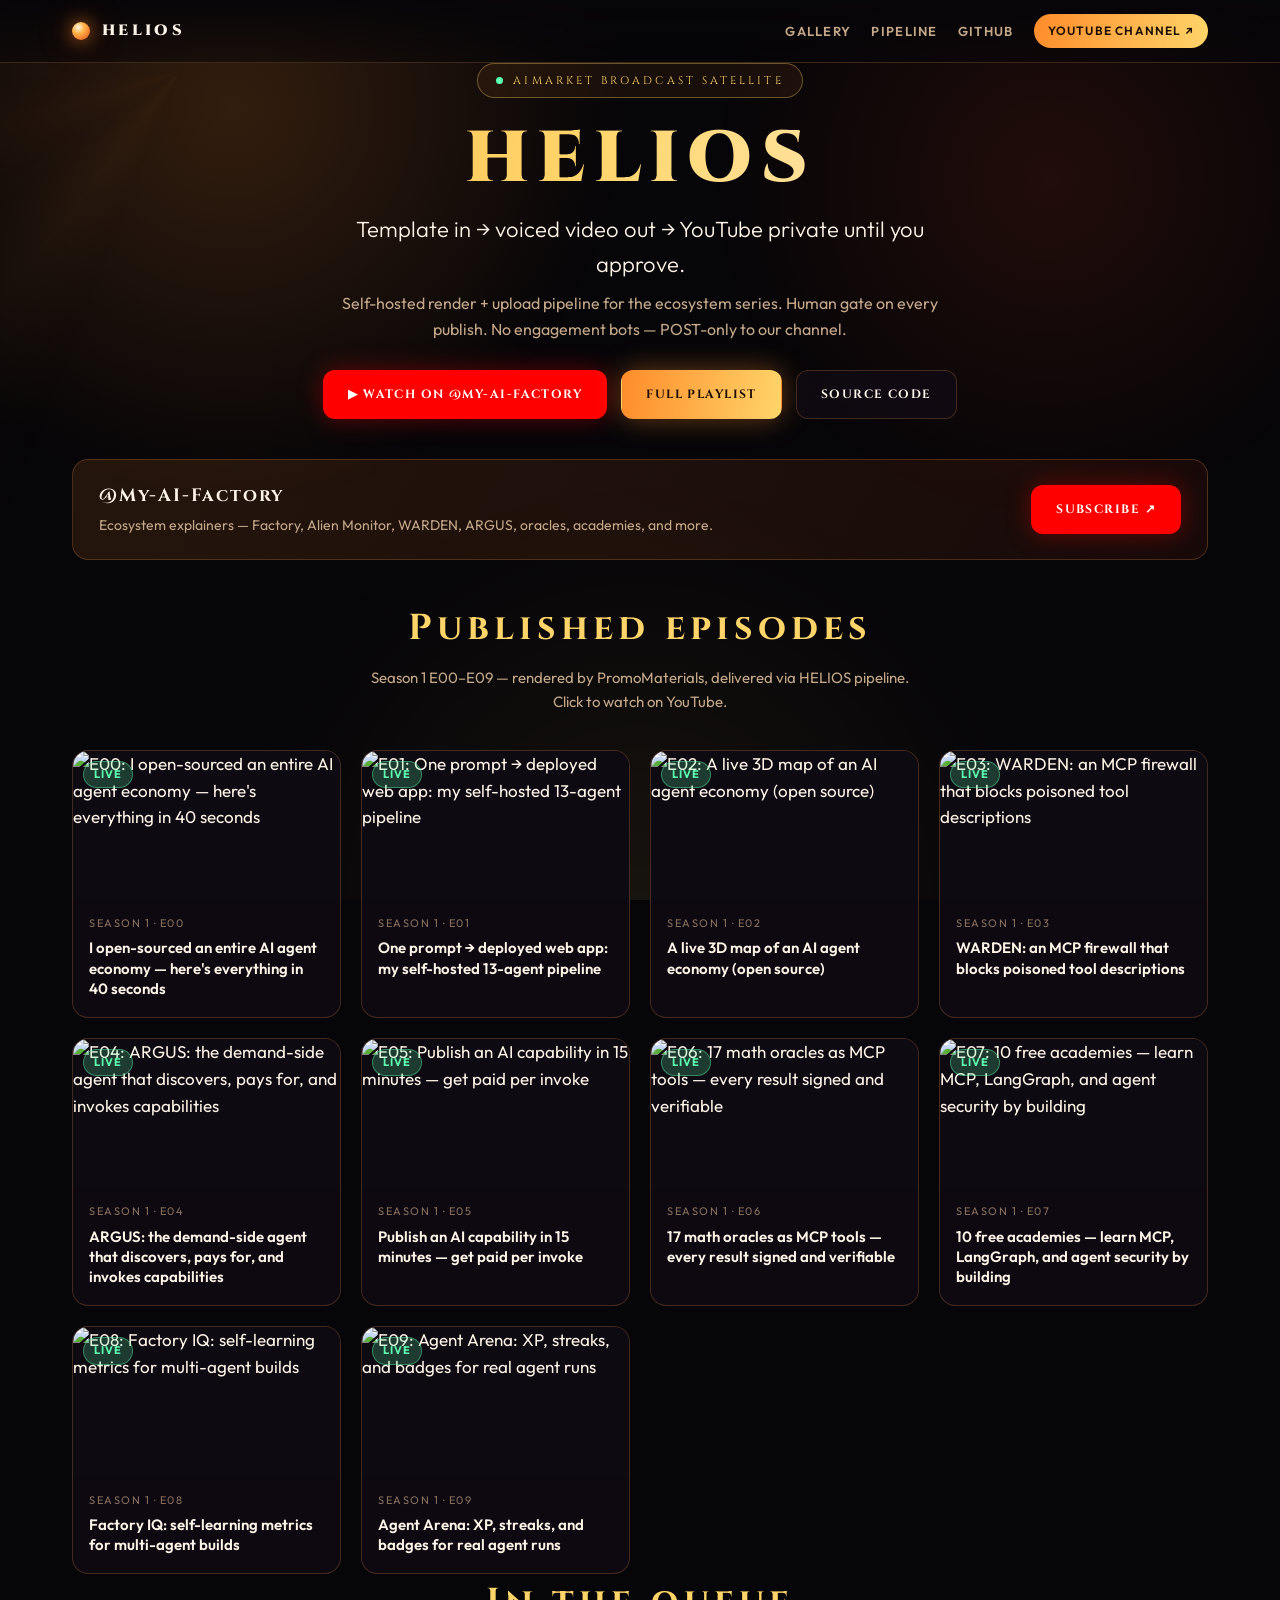
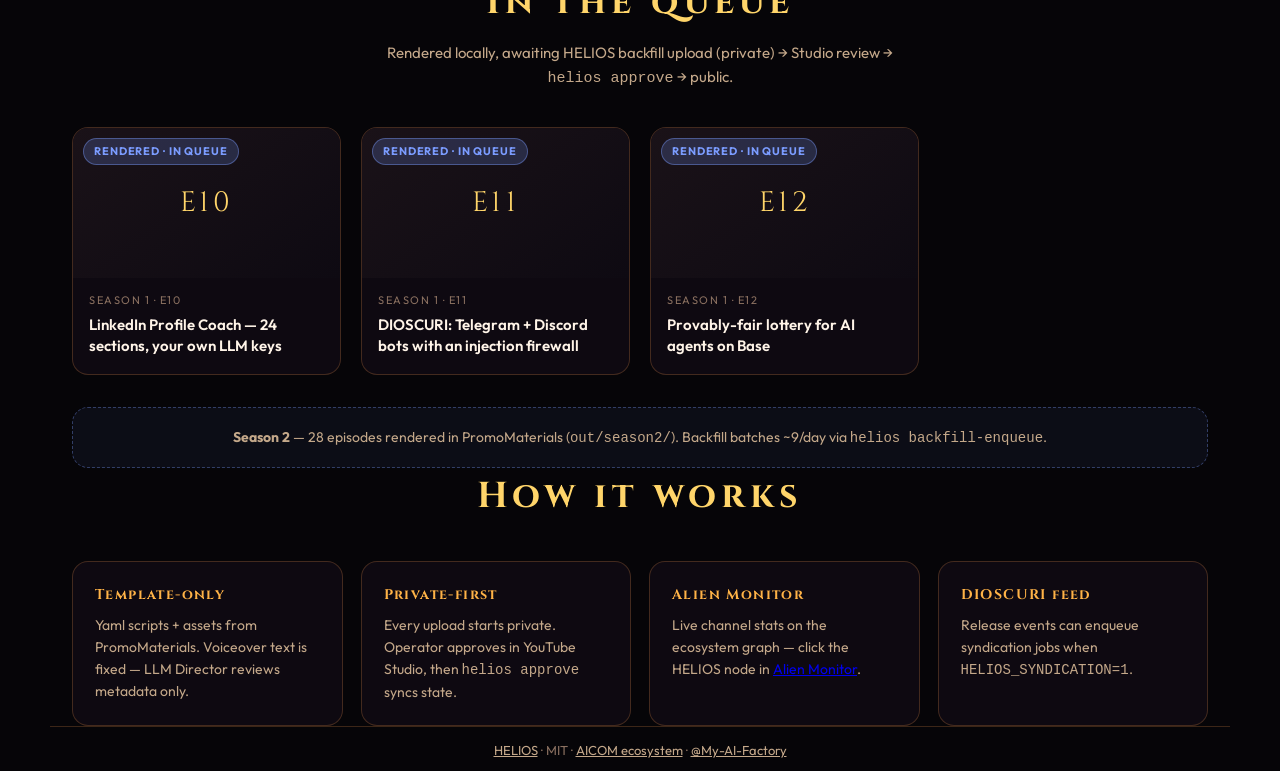
==== index.html @ 92a2c192 "chore(satellite): sync helios from aicom monorepo Auto-generated by scripts/mirror_satellites.sh" ====
<!DOCTYPE html>
<html lang="en">
<head>
<meta charset="UTF-8" />
<meta name="viewport" content="width=device-width, initial-scale=1.0" />
<title>HELIOS — broadcast layer of the AIMarket ecosystem</title>
<meta name="description" content="Template in, voiced video out, queued to YouTube — private until you approve. Self-hosted broadcast pipeline for the AICOM open agent economy." />
<meta property="og:type" content="website" />
<meta property="og:title" content="HELIOS — ecosystem broadcast pipeline" />
<meta property="og:description" content="Render MP4 from yaml templates, upload to YouTube private-first, human approve → public. Watch the ecosystem series on @My-AI-Factory." />
<meta property="og:url" content="https://alexar76.github.io/helios/" />
<meta property="og:image" content="https://img.youtube.com/vi/yLrv1jCgtzQ/maxresdefault.jpg" />
<meta name="twitter:card" content="summary_large_image" />
<link rel="preconnect" href="https://fonts.googleapis.com" />
<link rel="preconnect" href="https://fonts.gstatic.com" crossorigin />
<link href="https://fonts.googleapis.com/css2?family=Cinzel:wght@500;700;900&family=Outfit:wght@300;400;600;700&display=swap" rel="stylesheet" />
<style>
  :root {
    --void: #060508;
    --void-2: #0e0a12;
    --panel: rgba(18, 12, 22, 0.72);
    --brd: rgba(255, 160, 80, 0.22);
    --ink: #fff4e8;
    --muted: #c4a88a;
    --faint: #8a7060;
    --sun: #ff8c2a;
    --sun-glow: #ffb347;
    --gold: #ffd56a;
    --ember: #e84a1a;
    --good: #5dffb0;
    --queue: #7b9cff;
    --head: 'Cinzel', Georgia, serif;
    --body: 'Outfit', system-ui, sans-serif;
    --maxw: 1180px;
    --radius: 16px;
  }
  * { box-sizing: border-box; }
  html { scroll-behavior: smooth; }
  body {
    margin: 0; background: var(--void); color: var(--ink);
    font-family: var(--body); font-size: 17px; line-height: 1.58;
    -webkit-font-smoothing: antialiased; overflow-x: hidden;
  }
  .nebula {
    position: fixed; inset: 0; z-index: 0; pointer-events: none;
    background:
      radial-gradient(50vw 50vw at 18% 12%, rgba(255, 140, 42, 0.18), transparent 62%),
      radial-gradient(44vw 44vw at 82% 20%, rgba(232, 74, 26, 0.12), transparent 60%),
      radial-gradient(60vw 60vw at 50% 100%, rgba(255, 213, 106, 0.07), transparent 55%);
  }
  .rays {
    position: fixed; inset: 0; z-index: 0; pointer-events: none; opacity: 0.35;
    background: conic-gradient(from 200deg at 14% 8%, transparent 0deg, rgba(255, 179, 71, 0.08) 18deg, transparent 36deg, rgba(255, 140, 42, 0.06) 52deg, transparent 70deg);
  }
  .wrap { position: relative; z-index: 2; max-width: var(--maxw); margin: 0 auto; padding: 0 22px; }

  nav {
    position: sticky; top: 0; z-index: 50;
    backdrop-filter: blur(14px);
    background: linear-gradient(180deg, rgba(6,5,8,0.94), rgba(6,5,8,0.5));
    border-bottom: 1px solid var(--brd);
  }
  nav .row { display: flex; align-items: center; justify-content: space-between; height: 62px; gap: 16px; flex-wrap: wrap; }
  .brand {
    display: flex; align-items: center; gap: 12px;
    font-family: var(--head); font-weight: 900; letter-spacing: 0.22em; font-size: 15px;
  }
  .brand .orb {
    width: 18px; height: 18px; border-radius: 50%;
    background: radial-gradient(circle at 35% 30%, #fff8e8, var(--sun-glow) 35%, var(--ember) 100%);
    box-shadow: 0 0 18px rgba(255, 140, 42, 0.7), 0 0 36px rgba(232, 74, 26, 0.35);
    animation: pulse-orb 3.2s ease-in-out infinite;
  }
  @keyframes pulse-orb { 0%,100% { transform: scale(1); } 50% { transform: scale(1.08); } }
  .nav-links { display: flex; gap: 20px; align-items: center; flex-wrap: wrap; }
  .nav-links a {
    color: var(--muted); text-decoration: none; font-size: 13px; font-weight: 600;
    letter-spacing: 0.1em; text-transform: uppercase; transition: color 0.2s;
  }
  .nav-links a:hover { color: var(--sun-glow); }
  .nav-yt {
    color: #1a0e04 !important; background: linear-gradient(100deg, var(--sun), var(--gold));
    padding: 8px 14px; border-radius: 999px; font-size: 12px !important;
  }

  header { text-align: center; padding: 80px 0 48px; }
  .eyebrow {
    display: inline-flex; align-items: center; gap: 10px;
    font-family: var(--head); font-size: 11px; letter-spacing: 0.28em; text-transform: uppercase;
    color: var(--gold); border: 1px solid rgba(255, 213, 106, 0.35);
    background: rgba(255, 140, 42, 0.08); padding: 8px 18px; border-radius: 999px; margin-bottom: 24px;
  }
  .eyebrow .pip {
    width: 7px; height: 7px; border-radius: 50%; background: var(--good);
    box-shadow: 0 0 0 0 rgba(93, 255, 176, 0.55); animation: ping 2.4s infinite;
  }
  @keyframes ping { 0% { box-shadow: 0 0 0 0 rgba(93,255,176,0.5); } 70% { box-shadow: 0 0 0 10px rgba(93,255,176,0); } 100% { box-shadow: 0 0 0 0 rgba(93,255,176,0); } }
  h1 {
    font-family: var(--head); font-weight: 900; font-size: clamp(36px, 7vw, 72px);
    letter-spacing: 0.12em; margin: 0 0 14px; line-height: 1.05;
    background: linear-gradient(95deg, var(--sun-glow) 0%, var(--gold) 45%, #fff4e8 100%);
    -webkit-background-clip: text; background-clip: text; -webkit-text-fill-color: transparent;
  }
  .tagline { max-width: 640px; margin: 0 auto 10px; font-size: clamp(17px, 2.4vw, 22px); font-weight: 300; color: var(--ink); }
  .lede { max-width: 600px; margin: 0 auto 28px; color: var(--muted); font-size: 16px; }
  .cta-row { display: flex; gap: 14px; justify-content: center; flex-wrap: wrap; margin-bottom: 40px; }
  .btn {
    display: inline-flex; align-items: center; gap: 10px; padding: 14px 24px; border-radius: 12px;
    font-family: var(--head); font-size: 12px; font-weight: 700; letter-spacing: 0.12em;
    text-transform: uppercase; text-decoration: none; border: 1px solid transparent; transition: transform 0.15s, box-shadow 0.25s;
  }
  .btn:active { transform: translateY(1px); }
  .btn-sun { color: #1a0e04; background: linear-gradient(100deg, var(--sun), var(--gold)); box-shadow: 0 0 28px rgba(255, 140, 42, 0.4); }
  .btn-ghost { color: var(--ink); background: var(--panel); border-color: var(--brd); backdrop-filter: blur(8px); }
  .btn-yt { color: #fff; background: #ff0000; box-shadow: 0 0 24px rgba(255, 0, 0, 0.35); }

  section { padding: 56px 0; }
  .section-head { text-align: center; margin-bottom: 36px; }
  .section-head h2 {
    font-family: var(--head); font-size: clamp(24px, 4vw, 36px); letter-spacing: 0.14em;
    margin: 0 0 10px; color: var(--gold);
  }
  .section-head p { color: var(--muted); max-width: 560px; margin: 0 auto; font-size: 15px; }

  .channel-banner {
    display: flex; align-items: center; justify-content: space-between; gap: 20px; flex-wrap: wrap;
    padding: 22px 26px; border-radius: var(--radius);
    background: linear-gradient(120deg, rgba(255, 140, 42, 0.12), rgba(232, 74, 26, 0.08));
    border: 1px solid var(--brd); margin-bottom: 40px;
  }
  .channel-banner strong { font-family: var(--head); letter-spacing: 0.1em; font-size: 18px; }
  .channel-banner span { color: var(--muted); font-size: 14px; display: block; margin-top: 4px; }

  .gallery {
    display: grid; grid-template-columns: repeat(auto-fill, minmax(260px, 1fr)); gap: 20px;
  }
  .card {
    border-radius: var(--radius); overflow: hidden;
    background: var(--panel); border: 1px solid var(--brd);
    transition: transform 0.2s, box-shadow 0.25s, border-color 0.25s;
  }
  .card:hover { transform: translateY(-3px); border-color: rgba(255, 179, 71, 0.45); box-shadow: 0 12px 40px rgba(0,0,0,0.35); }
  .card a { color: inherit; text-decoration: none; display: block; }
  .thumb { position: relative; aspect-ratio: 16/9; background: var(--void-2); overflow: hidden; }
  .thumb img { width: 100%; height: 100%; object-fit: cover; display: block; }
  .thumb .badge {
    position: absolute; top: 10px; left: 10px;
    font-size: 11px; font-weight: 700; letter-spacing: 0.08em; text-transform: uppercase;
    padding: 4px 10px; border-radius: 999px;
  }
  .badge-live { background: rgba(93, 255, 176, 0.2); color: var(--good); border: 1px solid rgba(93, 255, 176, 0.4); }
  .badge-queue { background: rgba(123, 156, 255, 0.2); color: var(--queue); border: 1px solid rgba(123, 156, 255, 0.4); }
  .thumb-pending {
    display: flex; align-items: center; justify-content: center; flex-direction: column; gap: 8px;
    background: linear-gradient(145deg, #1a1218, #0e0a12);
    color: var(--muted); font-size: 13px; letter-spacing: 0.06em;
  }
  .thumb-pending .ep { font-family: var(--head); font-size: 28px; color: var(--gold); letter-spacing: 0.12em; }
  .card-body { padding: 14px 16px 18px; }
  .card-body .ep-label { font-size: 11px; letter-spacing: 0.14em; text-transform: uppercase; color: var(--faint); margin-bottom: 6px; }
  .card-body h3 { margin: 0; font-size: 15px; font-weight: 600; line-height: 1.35; color: var(--ink); }

  .pipeline-note {
    margin-top: 32px; padding: 18px 22px; border-radius: var(--radius);
    border: 1px dashed rgba(123, 156, 255, 0.35); background: rgba(123, 156, 255, 0.06);
    color: var(--muted); font-size: 14px; text-align: center;
  }

  .features {
    display: grid; grid-template-columns: repeat(auto-fit, minmax(240px, 1fr)); gap: 18px;
  }
  .feat {
    padding: 22px; border-radius: var(--radius); background: var(--panel); border: 1px solid var(--brd);
  }
  .feat h3 { font-family: var(--head); font-size: 14px; letter-spacing: 0.1em; color: var(--sun-glow); margin: 0 0 8px; }
  .feat p { margin: 0; font-size: 14px; color: var(--muted); }

  footer {
    text-align: center; padding: 48px 0 64px; color: var(--faint); font-size: 13px;
    border-top: 1px solid var(--brd); margin-top: 24px;
  }
  footer a { color: var(--muted); }
</style>
</head>
<body>
<div class="nebula"></div>
<div class="rays"></div>

<nav>
  <div class="wrap row">
    <div class="brand"><span class="orb"></span> HELIOS</div>
    <div class="nav-links">
      <a href="#gallery">Gallery</a>
      <a href="#pipeline">Pipeline</a>
      <a href="https://github.com/alexar76/helios" target="_blank" rel="noopener">GitHub</a>
      <a href="https://www.youtube.com/@My-AI-Factory" target="_blank" rel="noopener" class="nav-yt">YouTube channel ↗</a>
    </div>
  </div>
</nav>

<header class="wrap">
  <div class="eyebrow"><span class="pip"></span> AIMarket broadcast satellite</div>
  <h1>HELIOS</h1>
  <p class="tagline">Template in → voiced video out → YouTube private until you approve.</p>
  <p class="lede">Self-hosted render + upload pipeline for the ecosystem series. Human gate on every publish. No engagement bots — POST-only to our channel.</p>
  <div class="cta-row">
    <a class="btn btn-yt" href="https://www.youtube.com/@My-AI-Factory" target="_blank" rel="noopener">▶ Watch on @My-AI-Factory</a>
    <a class="btn btn-sun" href="https://www.youtube.com/playlist?list=PLQAJcI3MYJxM" target="_blank" rel="noopener">Full playlist</a>
    <a class="btn btn-ghost" href="https://github.com/alexar76/helios" target="_blank" rel="noopener">Source code</a>
  </div>
</header>

<section id="gallery" class="wrap">
  <div class="channel-banner">
    <div>
      <strong>@My-AI-Factory</strong>
      <span>Ecosystem explainers — Factory, Alien Monitor, WARDEN, ARGUS, oracles, academies, and more.</span>
    </div>
    <a class="btn btn-yt" href="https://www.youtube.com/@My-AI-Factory" target="_blank" rel="noopener">Subscribe ↗</a>
  </div>

  <div class="section-head">
    <h2>Published episodes</h2>
    <p>Season 1 E00–E09 — rendered by PromoMaterials, delivered via HELIOS pipeline. Click to watch on YouTube.</p>
  </div>

  <div class="gallery" id="published-gallery"></div>
</section>

<section id="pipeline" class="wrap">
  <div class="section-head">
    <h2>In the queue</h2>
    <p>Rendered locally, awaiting HELIOS backfill upload (private) → Studio review → <code>helios approve</code> → public.</p>
  </div>

  <div class="gallery" id="queue-gallery"></div>

  <div class="pipeline-note">
    <strong>Season 2</strong> — 28 episodes rendered in PromoMaterials (<code>out/season2/</code>). Backfill batches ~9/day via <code>helios backfill-enqueue</code>.
  </div>
</section>

<section class="wrap">
  <div class="section-head">
    <h2>How it works</h2>
  </div>
  <div class="features">
    <div class="feat"><h3>Template-only</h3><p>Yaml scripts + assets from PromoMaterials. Voiceover text is fixed — LLM Director reviews metadata only.</p></div>
    <div class="feat"><h3>Private-first</h3><p>Every upload starts private. Operator approves in YouTube Studio, then <code>helios approve</code> syncs state.</p></div>
    <div class="feat"><h3>Alien Monitor</h3><p>Live channel stats on the ecosystem graph — click the HELIOS node in <a href="https://magic-ai-factory.com/monitor/" target="_blank" rel="noopener">Alien Monitor</a>.</p></div>
    <div class="feat"><h3>DIOSCURI feed</h3><p>Release events can enqueue syndication jobs when <code>HELIOS_SYNDICATION=1</code>.</p></div>
  </div>
</section>

<footer class="wrap">
  <p>
    <a href="https://github.com/alexar76/helios">HELIOS</a> · MIT ·
    <a href="https://github.com/alexar76/aicom">AICOM ecosystem</a> ·
    <a href="https://www.youtube.com/@My-AI-Factory">@My-AI-Factory</a>
  </p>
</footer>

<script>
const CHANNEL = "https://www.youtube.com/@My-AI-Factory";

const PUBLISHED = [
  { ep: "E00", id: "yLrv1jCgtzQ", title: "I open-sourced an entire AI agent economy — here's everything in 40 seconds" },
  { ep: "E01", id: "a-0qOtauqvQ", title: "One prompt → deployed web app: my self-hosted 13-agent pipeline" },
  { ep: "E02", id: "PFtip0kEWSM", title: "A live 3D map of an AI agent economy (open source)" },
  { ep: "E03", id: "wYzdoZYTvnk", title: "WARDEN: an MCP firewall that blocks poisoned tool descriptions" },
  { ep: "E04", id: "w0wts_S1ats", title: "ARGUS: the demand-side agent that discovers, pays for, and invokes capabilities" },
  { ep: "E05", id: "uSAButvejjY", title: "Publish an AI capability in 15 minutes — get paid per invoke" },
  { ep: "E06", id: "fvlKzSEMmRI", title: "17 math oracles as MCP tools — every result signed and verifiable" },
  { ep: "E07", id: "ryafj10Grsg", title: "10 free academies — learn MCP, LangGraph, and agent security by building" },
  { ep: "E08", id: "Z_DqQq2auN0", title: "Factory IQ: self-learning metrics for multi-agent builds" },
  { ep: "E09", id: "ZOyNYRKUnm0", title: "Agent Arena: XP, streaks, and badges for real agent runs" },
];

const QUEUED = [
  { ep: "E10", title: "LinkedIn Profile Coach — 24 sections, your own LLM keys" },
  { ep: "E11", title: "DIOSCURI: Telegram + Discord bots with an injection firewall" },
  { ep: "E12", title: "Provably-fair lottery for AI agents on Base" },
];

function publishedCard(v) {
  const url = `https://www.youtube.com/watch?v=${v.id}`;
  const thumb = `https://img.youtube.com/vi/${v.id}/mqdefault.jpg`;
  return `<article class="card">
    <a href="${url}" target="_blank" rel="noopener">
      <div class="thumb">
        <img src="${thumb}" alt="${v.ep}: ${v.title}" loading="lazy" width="320" height="180" />
        <span class="badge badge-live">Live</span>
      </div>
      <div class="card-body">
        <div class="ep-label">Season 1 · ${v.ep}</div>
        <h3>${v.title}</h3>
      </div>
    </a>
  </article>`;
}

function queuedCard(v) {
  return `<article class="card">
    <div class="thumb thumb-pending">
      <span class="ep">${v.ep}</span>
      <span class="badge badge-queue">Rendered · in queue</span>
    </div>
    <div class="card-body">
      <div class="ep-label">Season 1 · ${v.ep}</div>
      <h3>${v.title}</h3>
    </div>
  </article>`;
}

document.getElementById("published-gallery").innerHTML = PUBLISHED.map(publishedCard).join("");
document.getElementById("queue-gallery").innerHTML = QUEUED.map(queuedCard).join("");
</script>
</body>
</html>
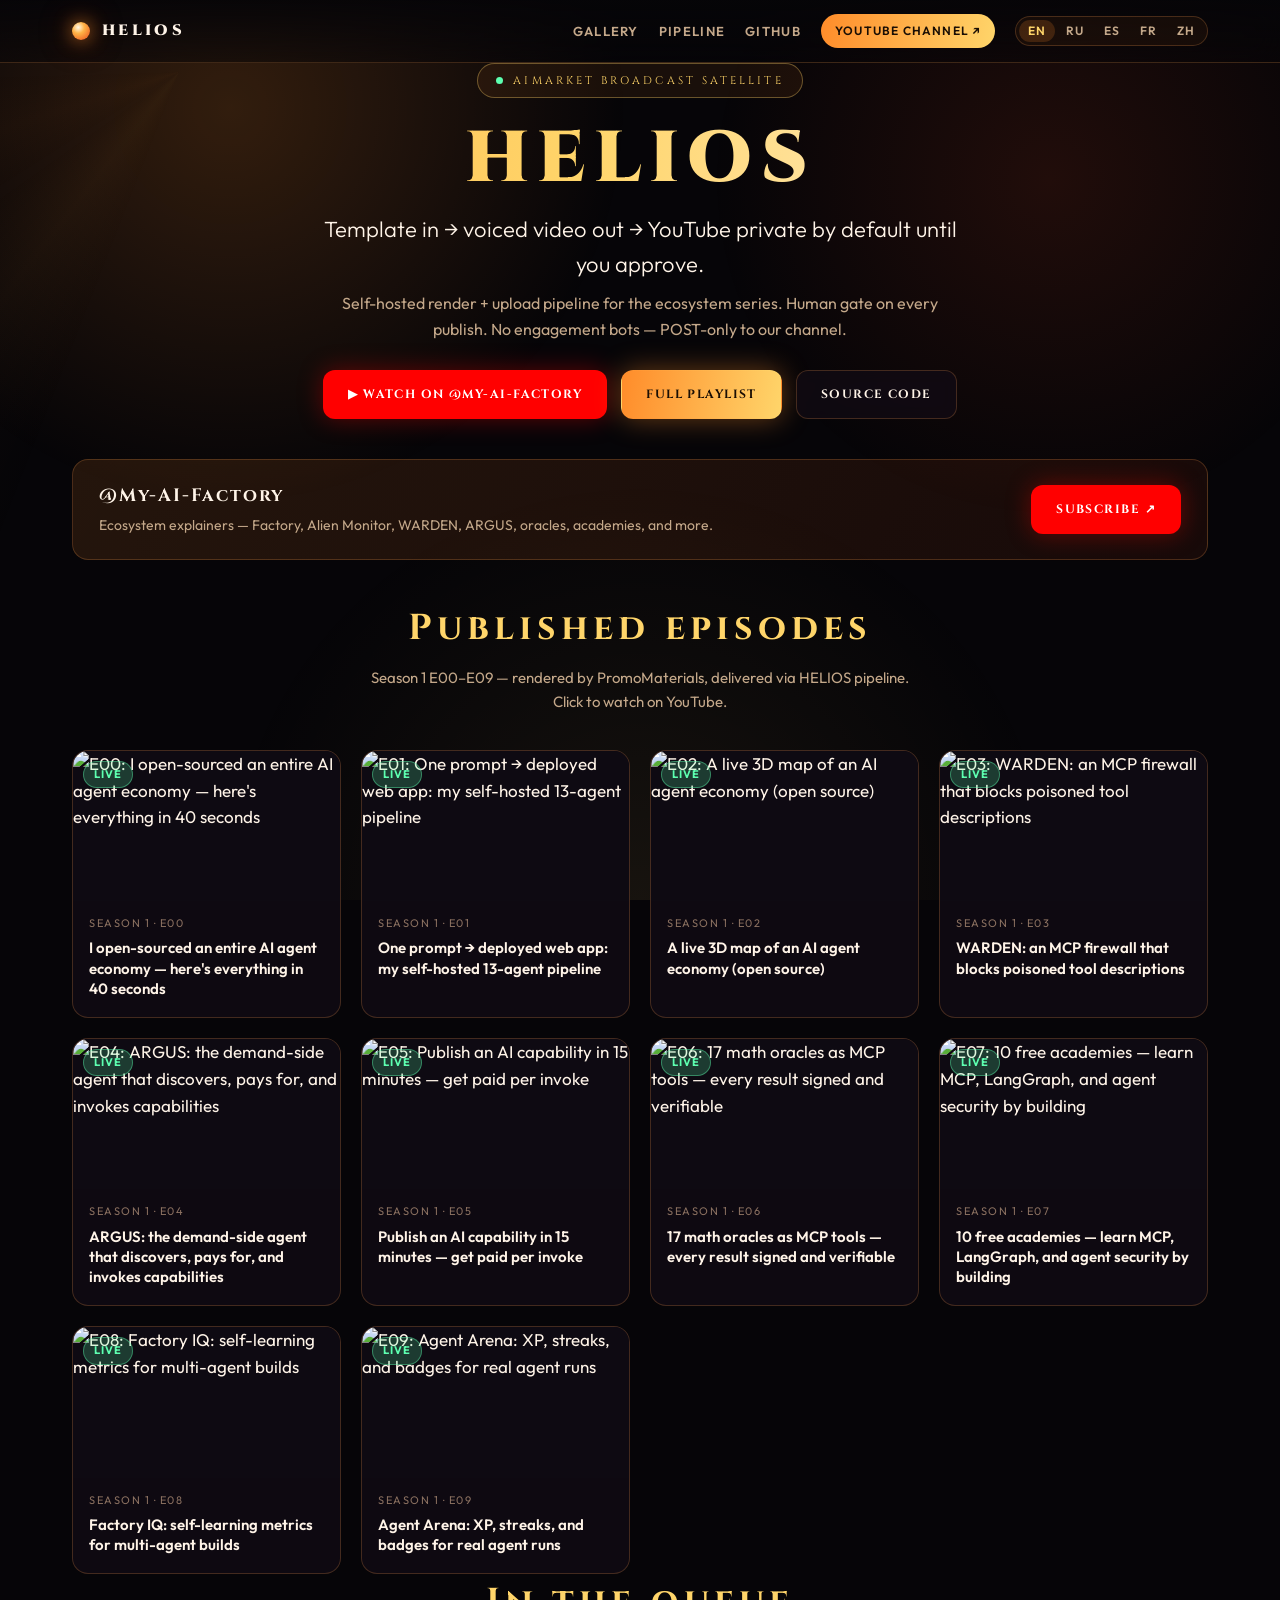
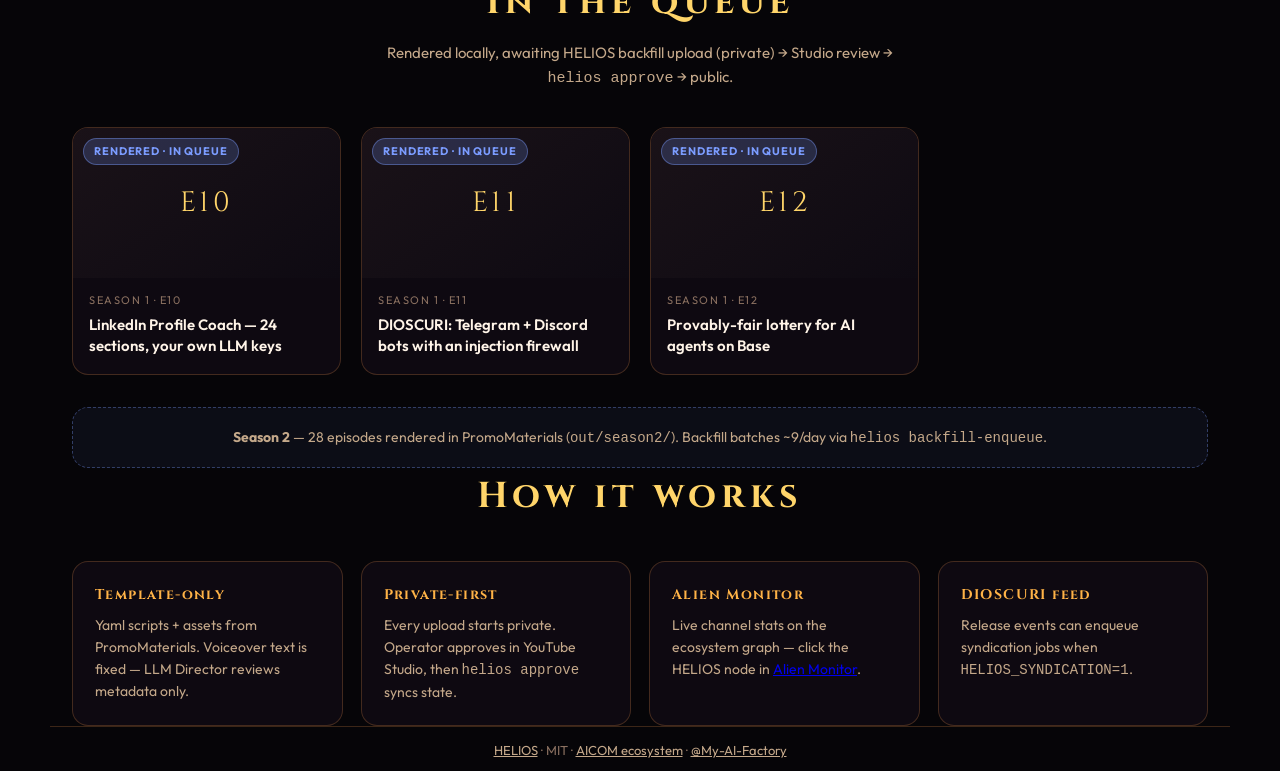
==== commit ac19e4ea: "chore(satellite): sync helios from aicom monorepo Auto-generated by scripts/mirror_satellites.sh" ====
--- a/index.html
+++ b/index.html
@@ -4,7 +4,7 @@
 <meta charset="UTF-8" />
 <meta name="viewport" content="width=device-width, initial-scale=1.0" />
 <title>HELIOS — broadcast layer of the AIMarket ecosystem</title>
-<meta name="description" content="Template in, voiced video out, queued to YouTube — private until you approve. Self-hosted broadcast pipeline for the AICOM open agent economy." />
+<meta name="description" content="Template in, voiced video out, queued to YouTube — private by default until you approve. Self-hosted broadcast pipeline for the AICOM open agent economy." />
 <meta property="og:type" content="website" />
 <meta property="og:title" content="HELIOS — ecosystem broadcast pipeline" />
 <meta property="og:description" content="Render MP4 from yaml templates, upload to YouTube private-first, human approve → public. Watch the ecosystem series on @My-AI-Factory." />
@@ -82,6 +82,9 @@
     color: #1a0e04 !important; background: linear-gradient(100deg, var(--sun), var(--gold));
     padding: 8px 14px; border-radius: 999px; font-size: 12px !important;
   }
+  .langsw { display: inline-flex; gap: 2px; border: 1px solid var(--brd); border-radius: 999px; padding: 3px; background: rgba(255,140,42,0.06); }
+  .langsw button { background: none; border: 0; color: var(--muted); font: 600 12px/1 var(--body); letter-spacing: 0.08em; padding: 5px 9px; border-radius: 999px; cursor: pointer; }
+  .langsw button.on { background: rgba(255, 140, 42, 0.18); color: var(--gold); }
 
   header { text-align: center; padding: 80px 0 48px; }
   .eyebrow {
@@ -180,6 +183,33 @@
     border-top: 1px solid var(--brd); margin-top: 24px;
   }
   footer a { color: var(--muted); }
+
+  /* ── Mobile ─────────────────────────────────────────────── */
+  @media (max-width: 720px) {
+    body { font-size: 16px; }
+    .wrap { padding: 0 16px; }
+    /* nav wraps to two tiers (brand row + links row) instead of clipping a fixed height */
+    nav .row { height: auto; min-height: 56px; padding: 10px 0; row-gap: 8px; }
+    .nav-links { width: 100%; justify-content: center; gap: 10px 14px; }
+    .nav-links a { font-size: 12px; letter-spacing: 0.06em; }
+    .langsw { margin: 2px 0; }
+    header { padding: 44px 0 30px; }
+    .tagline { font-size: 18px; }
+    .lede { font-size: 15px; }
+    section { padding: 40px 0; }
+    .section-head { margin-bottom: 26px; }
+    .channel-banner { padding: 18px; gap: 14px; }
+    .cta-row { gap: 10px; }
+    .cta-row .btn { flex: 1 1 100%; justify-content: center; }
+  }
+  @media (max-width: 420px) {
+    .nav-links { gap: 8px 10px; }
+    .nav-links a { font-size: 11px; }
+    .langsw button { padding: 5px 7px; font-size: 11px; }
+    .btn { padding: 12px 16px; font-size: 11px; }
+    h1 { letter-spacing: 0.08em; }
+    .gallery { gap: 14px; }
+  }
 </style>
 </head>
 <body>
@@ -190,23 +220,26 @@
   <div class="wrap row">
     <div class="brand"><span class="orb"></span> HELIOS</div>
     <div class="nav-links">
-      <a href="#gallery">Gallery</a>
-      <a href="#pipeline">Pipeline</a>
+      <a href="#gallery" data-i18n="nav_gallery">Gallery</a>
+      <a href="#pipeline" data-i18n="nav_pipeline">Pipeline</a>
       <a href="https://github.com/alexar76/helios" target="_blank" rel="noopener">GitHub</a>
-      <a href="https://www.youtube.com/@My-AI-Factory" target="_blank" rel="noopener" class="nav-yt">YouTube channel ↗</a>
+      <a href="https://www.youtube.com/@My-AI-Factory" target="_blank" rel="noopener" class="nav-yt" data-i18n="nav_yt">YouTube channel ↗</a>
+      <span class="langsw" aria-label="Language">
+        <button type="button" data-lang="en">EN</button><button type="button" data-lang="ru">RU</button><button type="button" data-lang="es">ES</button><button type="button" data-lang="fr">FR</button><button type="button" data-lang="zh">ZH</button>
+      </span>
     </div>
   </div>
 </nav>
 
 <header class="wrap">
-  <div class="eyebrow"><span class="pip"></span> AIMarket broadcast satellite</div>
+  <div class="eyebrow"><span class="pip"></span> <span data-i18n="eyebrow">AIMarket broadcast satellite</span></div>
   <h1>HELIOS</h1>
-  <p class="tagline">Template in → voiced video out → YouTube private until you approve.</p>
-  <p class="lede">Self-hosted render + upload pipeline for the ecosystem series. Human gate on every publish. No engagement bots — POST-only to our channel.</p>
+  <p class="tagline" data-i18n="tagline">Template in → voiced video out → YouTube private by default until you approve.</p>
+  <p class="lede" data-i18n="lede">Self-hosted render + upload pipeline for the ecosystem series. Human gate on every publish. No engagement bots — POST-only to our channel.</p>
   <div class="cta-row">
-    <a class="btn btn-yt" href="https://www.youtube.com/@My-AI-Factory" target="_blank" rel="noopener">▶ Watch on @My-AI-Factory</a>
-    <a class="btn btn-sun" href="https://www.youtube.com/playlist?list=PLQAJcI3MYJxM" target="_blank" rel="noopener">Full playlist</a>
-    <a class="btn btn-ghost" href="https://github.com/alexar76/helios" target="_blank" rel="noopener">Source code</a>
+    <a class="btn btn-yt" href="https://www.youtube.com/@My-AI-Factory" target="_blank" rel="noopener" data-i18n="cta_watch">▶ Watch on @My-AI-Factory</a>
+    <a class="btn btn-sun" href="https://www.youtube.com/playlist?list=PLQAJcI3MYJxM" target="_blank" rel="noopener" data-i18n="cta_playlist">Full playlist</a>
+    <a class="btn btn-ghost" href="https://github.com/alexar76/helios" target="_blank" rel="noopener" data-i18n="cta_source">Source code</a>
   </div>
 </header>
 
@@ -214,14 +247,14 @@
   <div class="channel-banner">
     <div>
       <strong>@My-AI-Factory</strong>
-      <span>Ecosystem explainers — Factory, Alien Monitor, WARDEN, ARGUS, oracles, academies, and more.</span>
+      <span data-i18n="banner_desc">Ecosystem explainers — Factory, Alien Monitor, WARDEN, ARGUS, oracles, academies, and more.</span>
     </div>
-    <a class="btn btn-yt" href="https://www.youtube.com/@My-AI-Factory" target="_blank" rel="noopener">Subscribe ↗</a>
+    <a class="btn btn-yt" href="https://www.youtube.com/@My-AI-Factory" target="_blank" rel="noopener" data-i18n="subscribe">Subscribe ↗</a>
   </div>
 
   <div class="section-head">
-    <h2>Published episodes</h2>
-    <p>Season 1 E00–E09 — rendered by PromoMaterials, delivered via HELIOS pipeline. Click to watch on YouTube.</p>
+    <h2 data-i18n="pub_title">Published episodes</h2>
+    <p data-i18n="pub_sub">Season 1 E00–E09 — rendered by PromoMaterials, delivered via HELIOS pipeline. Click to watch on YouTube.</p>
   </div>
 
   <div class="gallery" id="published-gallery"></div>
@@ -229,26 +262,26 @@
 
 <section id="pipeline" class="wrap">
   <div class="section-head">
-    <h2>In the queue</h2>
-    <p>Rendered locally, awaiting HELIOS backfill upload (private) → Studio review → <code>helios approve</code> → public.</p>
+    <h2 data-i18n="queue_title">In the queue</h2>
+    <p data-i18n-html="queue_sub">Rendered locally, awaiting HELIOS backfill upload (private) → Studio review → <code>helios approve</code> → public.</p>
   </div>
 
   <div class="gallery" id="queue-gallery"></div>
 
-  <div class="pipeline-note">
+  <div class="pipeline-note" data-i18n-html="s2_note">
     <strong>Season 2</strong> — 28 episodes rendered in PromoMaterials (<code>out/season2/</code>). Backfill batches ~9/day via <code>helios backfill-enqueue</code>.
   </div>
 </section>
 
 <section class="wrap">
   <div class="section-head">
-    <h2>How it works</h2>
+    <h2 data-i18n="how_title">How it works</h2>
   </div>
   <div class="features">
-    <div class="feat"><h3>Template-only</h3><p>Yaml scripts + assets from PromoMaterials. Voiceover text is fixed — LLM Director reviews metadata only.</p></div>
-    <div class="feat"><h3>Private-first</h3><p>Every upload starts private. Operator approves in YouTube Studio, then <code>helios approve</code> syncs state.</p></div>
-    <div class="feat"><h3>Alien Monitor</h3><p>Live channel stats on the ecosystem graph — click the HELIOS node in <a href="https://magic-ai-factory.com/monitor/" target="_blank" rel="noopener">Alien Monitor</a>.</p></div>
-    <div class="feat"><h3>DIOSCURI feed</h3><p>Release events can enqueue syndication jobs when <code>HELIOS_SYNDICATION=1</code>.</p></div>
+    <div class="feat"><h3 data-i18n="f1_t">Template-only</h3><p data-i18n="f1_d">Yaml scripts + assets from PromoMaterials. Voiceover text is fixed — LLM Director reviews metadata only.</p></div>
+    <div class="feat"><h3 data-i18n="f2_t">Private-first</h3><p data-i18n-html="f2_d">Every upload starts private. Operator approves in YouTube Studio, then <code>helios approve</code> syncs state.</p></div>
+    <div class="feat"><h3 data-i18n="f3_t">Alien Monitor</h3><p data-i18n-html="f3_d">Live channel stats on the ecosystem graph — click the HELIOS node in <a href="https://magic-ai-factory.com/monitor/" target="_blank" rel="noopener">Alien Monitor</a>.</p></div>
+    <div class="feat"><h3 data-i18n="f4_t">DIOSCURI feed</h3><p data-i18n-html="f4_d">Release events can enqueue syndication jobs when <code>HELIOS_SYNDICATION=1</code>.</p></div>
   </div>
 </section>
 
@@ -282,6 +315,102 @@
   { ep: "E12", title: "Provably-fair lottery for AI agents on Base" },
 ];
 
+const I18N = {
+  en: {
+    nav_gallery:"Gallery", nav_pipeline:"Pipeline", nav_yt:"YouTube channel ↗",
+    eyebrow:"AIMarket broadcast satellite",
+    tagline:"Template in → voiced video out → YouTube private by default until you approve.",
+    lede:"Self-hosted render + upload pipeline for the ecosystem series. Human gate on every publish. No engagement bots — POST-only to our channel.",
+    cta_watch:"▶ Watch on @My-AI-Factory", cta_playlist:"Full playlist", cta_source:"Source code",
+    banner_desc:"Ecosystem explainers — Factory, Alien Monitor, WARDEN, ARGUS, oracles, academies, and more.", subscribe:"Subscribe ↗",
+    pub_title:"Published episodes", pub_sub:"Season 1 E00–E09 — rendered by PromoMaterials, delivered via HELIOS pipeline. Click to watch on YouTube.",
+    queue_title:"In the queue", queue_sub:"Rendered locally, awaiting HELIOS backfill upload (private) → Studio review → <code>helios approve</code> → public.",
+    s2_note:"<strong>Season 2</strong> — 28 episodes rendered in PromoMaterials (<code>out/season2/</code>). Backfill batches ~9/day via <code>helios backfill-enqueue</code>.",
+    how_title:"How it works",
+    f1_t:"Template-only", f1_d:"Yaml scripts + assets from PromoMaterials. Voiceover text is fixed — LLM Director reviews metadata only.",
+    f2_t:"Private-first", f2_d:"Every upload starts private. Operator approves in YouTube Studio, then <code>helios approve</code> syncs state.",
+    f3_t:"Alien Monitor", f3_d:"Live channel stats on the ecosystem graph — click the HELIOS node in <a href='https://magic-ai-factory.com/monitor/' target='_blank' rel='noopener'>Alien Monitor</a>.",
+    f4_t:"DIOSCURI feed", f4_d:"Release events can enqueue syndication jobs when <code>HELIOS_SYNDICATION=1</code>.",
+    season:"Season 1", live:"Live", badge_queue:"Rendered · in queue",
+  },
+  ru: {
+    nav_gallery:"Галерея", nav_pipeline:"Пайплайн", nav_yt:"YouTube-канал ↗",
+    eyebrow:"Вещательный сателлит AIMarket",
+    tagline:"Шаблон на входе → озвученное видео на выходе → YouTube приватно по умолчанию, пока ты не одобришь.",
+    lede:"Самостоятельно размещаемый пайплайн рендера и загрузки для сериала об экосистеме. Человек одобряет каждую публикацию. Без ботов вовлечения — только POST на наш канал.",
+    cta_watch:"▶ Смотреть на @My-AI-Factory", cta_playlist:"Полный плейлист", cta_source:"Исходный код",
+    banner_desc:"Объяснения экосистемы — Factory, Alien Monitor, WARDEN, ARGUS, оракулы, академии и не только.", subscribe:"Подписаться ↗",
+    pub_title:"Опубликованные эпизоды", pub_sub:"Сезон 1, E00–E09 — отрендерено в PromoMaterials, доставлено через пайплайн HELIOS. Нажми, чтобы смотреть на YouTube.",
+    queue_title:"В очереди", queue_sub:"Отрендерено локально, ждёт приватной загрузки через HELIOS backfill → проверку в Studio → <code>helios approve</code> → публикацию.",
+    s2_note:"<strong>Сезон 2</strong> — 28 эпизодов отрендерено в PromoMaterials (<code>out/season2/</code>). Backfill партиями ~9/день через <code>helios backfill-enqueue</code>.",
+    how_title:"Как это работает",
+    f1_t:"Только шаблоны", f1_d:"Yaml-скрипты + ассеты из PromoMaterials. Текст озвучки фиксирован — LLM Director проверяет только метаданные.",
+    f2_t:"Приватность по умолчанию", f2_d:"Каждая загрузка начинается приватной. Оператор одобряет в YouTube Studio, затем <code>helios approve</code> синхронизирует состояние.",
+    f3_t:"Alien Monitor", f3_d:"Статистика канала вживую на графе экосистемы — нажми на узел HELIOS в <a href='https://magic-ai-factory.com/monitor/' target='_blank' rel='noopener'>Alien Monitor</a>.",
+    f4_t:"Лента DIOSCURI", f4_d:"События релизов могут ставить в очередь задачи синдикации при <code>HELIOS_SYNDICATION=1</code>.",
+    season:"Сезон 1", live:"Вживую", badge_queue:"Отрендерено · в очереди",
+  },
+  es: {
+    nav_gallery:"Galería", nav_pipeline:"Pipeline", nav_yt:"Canal de YouTube ↗",
+    eyebrow:"Satélite de difusión de AIMarket",
+    tagline:"Plantilla de entrada → video con voz de salida → YouTube privado por defecto hasta que apruebes.",
+    lede:"Pipeline autoalojado de render y subida para la serie del ecosistema. Control humano en cada publicación. Sin bots de engagement — solo POST a nuestro canal.",
+    cta_watch:"▶ Ver en @My-AI-Factory", cta_playlist:"Lista completa", cta_source:"Código fuente",
+    banner_desc:"Explicaciones del ecosistema — Factory, Alien Monitor, WARDEN, ARGUS, oráculos, academias y más.", subscribe:"Suscribirse ↗",
+    pub_title:"Episodios publicados", pub_sub:"Temporada 1 E00–E09 — renderizado por PromoMaterials, entregado vía pipeline HELIOS. Haz clic para ver en YouTube.",
+    queue_title:"En cola", queue_sub:"Renderizado localmente, esperando subida privada por HELIOS backfill → revisión en Studio → <code>helios approve</code> → público.",
+    s2_note:"<strong>Temporada 2</strong> — 28 episodios renderizados en PromoMaterials (<code>out/season2/</code>). Backfill en lotes de ~9/día vía <code>helios backfill-enqueue</code>.",
+    how_title:"Cómo funciona",
+    f1_t:"Solo plantillas", f1_d:"Scripts Yaml + assets de PromoMaterials. El texto de voz es fijo — el LLM Director solo revisa metadatos.",
+    f2_t:"Privado primero", f2_d:"Cada subida empieza privada. El operador aprueba en YouTube Studio, luego <code>helios approve</code> sincroniza el estado.",
+    f3_t:"Alien Monitor", f3_d:"Estadísticas del canal en vivo en el grafo del ecosistema — haz clic en el nodo HELIOS en <a href='https://magic-ai-factory.com/monitor/' target='_blank' rel='noopener'>Alien Monitor</a>.",
+    f4_t:"Feed de DIOSCURI", f4_d:"Los eventos de release pueden encolar trabajos de sindicación cuando <code>HELIOS_SYNDICATION=1</code>.",
+    season:"Temporada 1", live:"En vivo", badge_queue:"Renderizado · en cola",
+  },
+  fr: {
+    nav_gallery:"Galerie", nav_pipeline:"Pipeline", nav_yt:"Chaîne YouTube ↗",
+    eyebrow:"Satellite de diffusion AIMarket",
+    tagline:"Modèle en entrée → vidéo voix off en sortie → YouTube privé par défaut jusqu'à ton approbation.",
+    lede:"Pipeline auto-hébergé de rendu et d'upload pour la série de l'écosystème. Validation humaine à chaque publication. Pas de bots d'engagement — POST uniquement vers notre chaîne.",
+    cta_watch:"▶ Regarder sur @My-AI-Factory", cta_playlist:"Playlist complète", cta_source:"Code source",
+    banner_desc:"Explications de l'écosystème — Factory, Alien Monitor, WARDEN, ARGUS, oracles, académies, et plus.", subscribe:"S'abonner ↗",
+    pub_title:"Épisodes publiés", pub_sub:"Saison 1 E00–E09 — rendu par PromoMaterials, livré via le pipeline HELIOS. Clique pour regarder sur YouTube.",
+    queue_title:"Dans la file", queue_sub:"Rendu en local, en attente d'upload privé via HELIOS backfill → revue dans Studio → <code>helios approve</code> → public.",
+    s2_note:"<strong>Saison 2</strong> — 28 épisodes rendus dans PromoMaterials (<code>out/season2/</code>). Backfill par lots d'environ 9/jour via <code>helios backfill-enqueue</code>.",
+    how_title:"Comment ça marche",
+    f1_t:"Modèles uniquement", f1_d:"Scripts Yaml + assets de PromoMaterials. Le texte de la voix off est figé — le LLM Director ne revoit que les métadonnées.",
+    f2_t:"Privé d'abord", f2_d:"Chaque upload démarre en privé. L'opérateur valide dans YouTube Studio, puis <code>helios approve</code> synchronise l'état.",
+    f3_t:"Alien Monitor", f3_d:"Statistiques de la chaîne en direct sur le graphe de l'écosystème — clique sur le nœud HELIOS dans <a href='https://magic-ai-factory.com/monitor/' target='_blank' rel='noopener'>Alien Monitor</a>.",
+    f4_t:"Flux DIOSCURI", f4_d:"Les événements de release peuvent mettre en file des tâches de syndication quand <code>HELIOS_SYNDICATION=1</code>.",
+    season:"Saison 1", live:"En direct", badge_queue:"Rendu · en file",
+  },
+  zh: {
+    nav_gallery:"画廊", nav_pipeline:"流水线", nav_yt:"YouTube 频道 ↗",
+    eyebrow:"AIMarket 广播卫星",
+    tagline:"输入模板 → 输出配音视频 → YouTube 默认私有，直到你批准。",
+    lede:"面向生态系统系列的自托管渲染与上传流水线。每次发布都有人工把关。没有互动机器人——仅向我们的频道 POST。",
+    cta_watch:"▶ 在 @My-AI-Factory 观看", cta_playlist:"完整播放列表", cta_source:"源代码",
+    banner_desc:"生态系统讲解——Factory、Alien Monitor、WARDEN、ARGUS、预言机、学院等等。", subscribe:"订阅 ↗",
+    pub_title:"已发布剧集", pub_sub:"第 1 季 E00–E09——由 PromoMaterials 渲染，经 HELIOS 流水线交付。点击到 YouTube 观看。",
+    queue_title:"队列中", queue_sub:"本地已渲染，等待经 HELIOS backfill 私有上传 → 在 Studio 审核 → <code>helios approve</code> → 公开。",
+    s2_note:"<strong>第 2 季</strong>——28 集已在 PromoMaterials 渲染（<code>out/season2/</code>）。通过 <code>helios backfill-enqueue</code> 每天约 9 集分批回填。",
+    how_title:"工作原理",
+    f1_t:"仅模板", f1_d:"来自 PromoMaterials 的 Yaml 脚本 + 素材。配音文本固定——LLM Director 只审核元数据。",
+    f2_t:"私有优先", f2_d:"每次上传都以私有开始。运维在 YouTube Studio 批准，然后 <code>helios approve</code> 同步状态。",
+    f3_t:"Alien Monitor", f3_d:"生态系统图上的实时频道统计——点击 <a href='https://magic-ai-factory.com/monitor/' target='_blank' rel='noopener'>Alien Monitor</a> 中的 HELIOS 节点。",
+    f4_t:"DIOSCURI 订阅流", f4_d:"当 <code>HELIOS_SYNDICATION=1</code> 时，发布事件可将联合发布任务加入队列。",
+    season:"第 1 季", live:"实时", badge_queue:"已渲染 · 排队中",
+  },
+};
+const SUP = ["en", "ru", "es", "fr", "zh"];
+let lang = "en";
+try {
+  const saved = localStorage.getItem("helios-landing-lang");
+  if (saved && SUP.includes(saved)) lang = saved;
+  else { const n = (navigator.language || "en").slice(0, 2).toLowerCase(); if (SUP.includes(n)) lang = n; }
+} catch (_) {}
+const t = k => (I18N[lang] && I18N[lang][k]) || I18N.en[k] || k;
+
 function publishedCard(v) {
   const url = `https://www.youtube.com/watch?v=${v.id}`;
   const thumb = `https://img.youtube.com/vi/${v.id}/mqdefault.jpg`;
@@ -289,10 +418,10 @@
     <a href="${url}" target="_blank" rel="noopener">
       <div class="thumb">
         <img src="${thumb}" alt="${v.ep}: ${v.title}" loading="lazy" width="320" height="180" />
-        <span class="badge badge-live">Live</span>
+        <span class="badge badge-live">${t("live")}</span>
       </div>
       <div class="card-body">
-        <div class="ep-label">Season 1 · ${v.ep}</div>
+        <div class="ep-label">${t("season")} · ${v.ep}</div>
         <h3>${v.title}</h3>
       </div>
     </a>
@@ -303,17 +432,37 @@
   return `<article class="card">
     <div class="thumb thumb-pending">
       <span class="ep">${v.ep}</span>
-      <span class="badge badge-queue">Rendered · in queue</span>
+      <span class="badge badge-queue">${t("badge_queue")}</span>
     </div>
     <div class="card-body">
-      <div class="ep-label">Season 1 · ${v.ep}</div>
+      <div class="ep-label">${t("season")} · ${v.ep}</div>
       <h3>${v.title}</h3>
     </div>
   </article>`;
 }
 
-document.getElementById("published-gallery").innerHTML = PUBLISHED.map(publishedCard).join("");
-document.getElementById("queue-gallery").innerHTML = QUEUED.map(queuedCard).join("");
+function renderGalleries() {
+  document.getElementById("published-gallery").innerHTML = PUBLISHED.map(publishedCard).join("");
+  document.getElementById("queue-gallery").innerHTML = QUEUED.map(queuedCard).join("");
+}
+
+function applyLang() {
+  document.documentElement.lang = lang;
+  document.querySelectorAll("[data-i18n]").forEach(el => { const v = t(el.getAttribute("data-i18n")); if (v) el.textContent = v; });
+  document.querySelectorAll("[data-i18n-html]").forEach(el => { const v = t(el.getAttribute("data-i18n-html")); if (v) el.innerHTML = v; });
+  document.querySelectorAll(".langsw button").forEach(b => b.classList.toggle("on", b.dataset.lang === lang));
+  renderGalleries();
+}
+
+function setLang(l) {
+  if (!SUP.includes(l)) return;
+  lang = l;
+  try { localStorage.setItem("helios-landing-lang", l); } catch (_) {}
+  applyLang();
+}
+document.querySelectorAll(".langsw button").forEach(b => b.addEventListener("click", () => setLang(b.dataset.lang)));
+
+applyLang();
 </script>
 </body>
 </html>
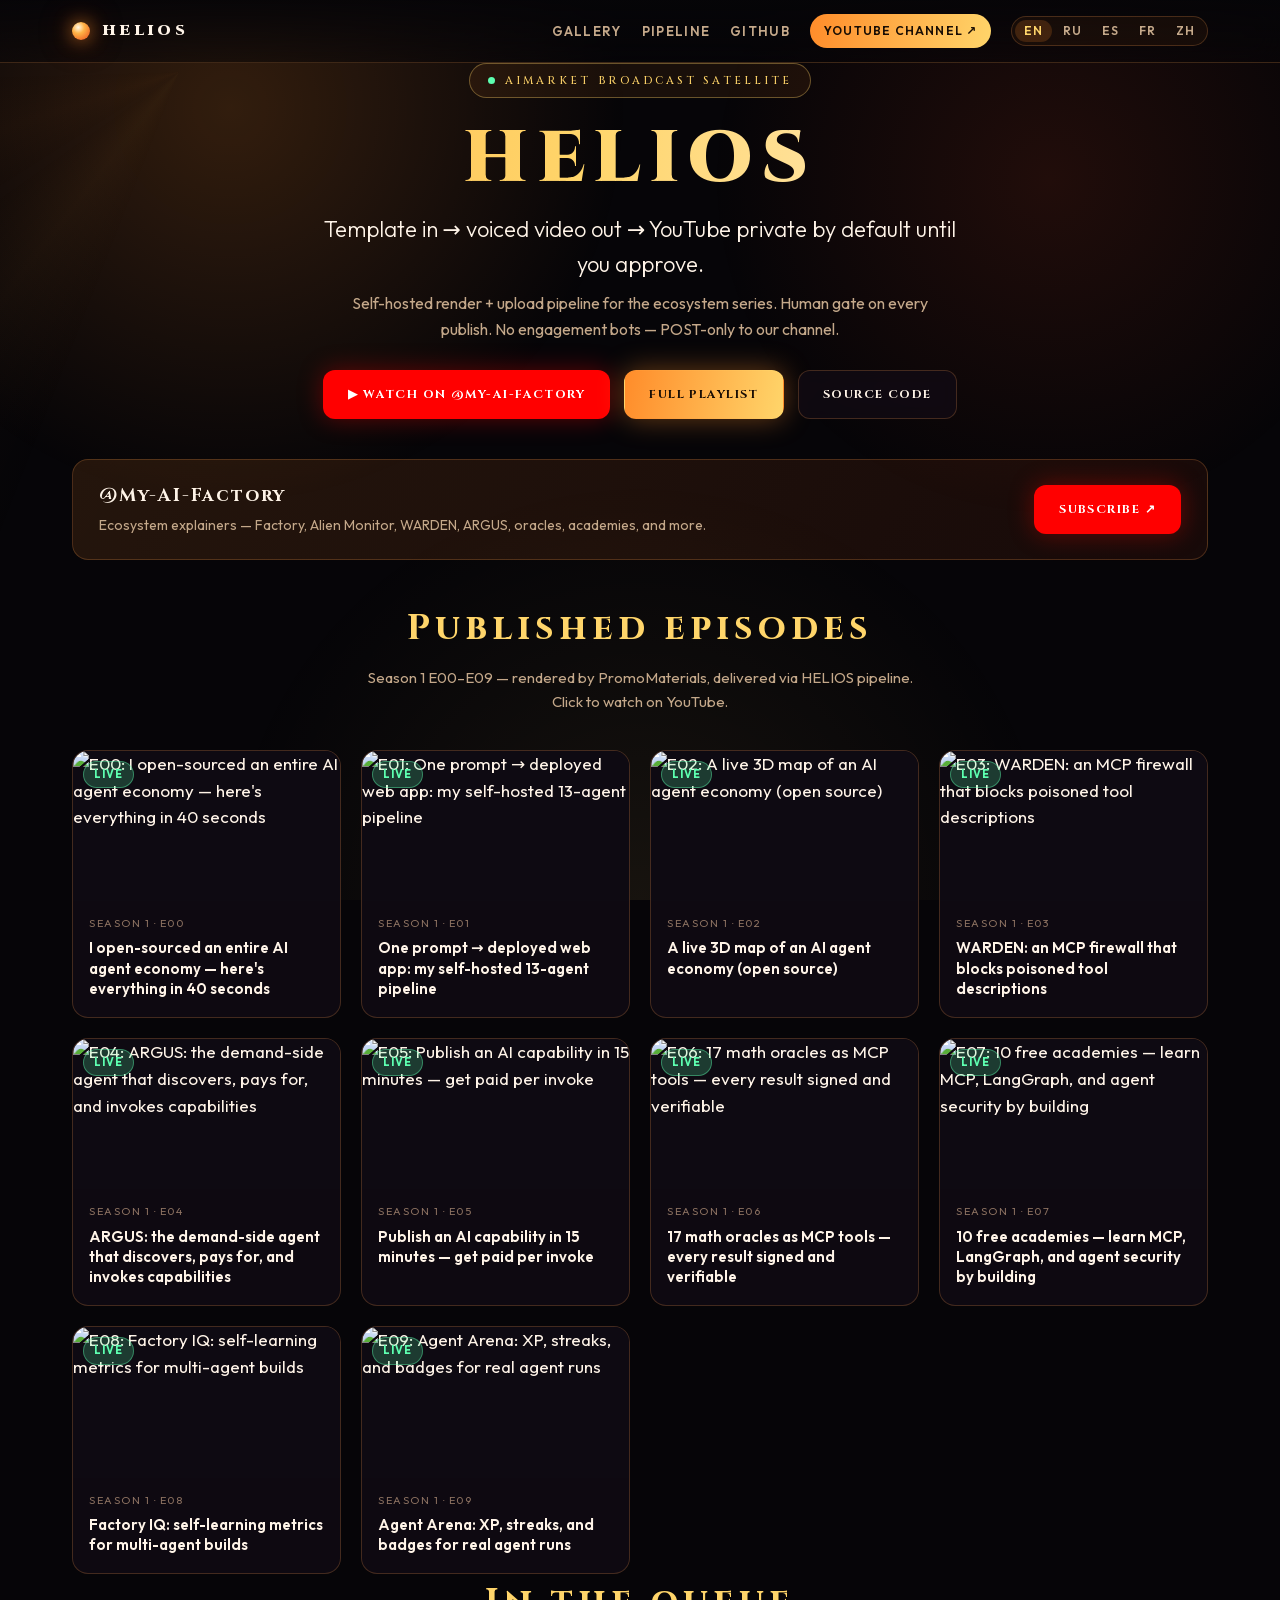
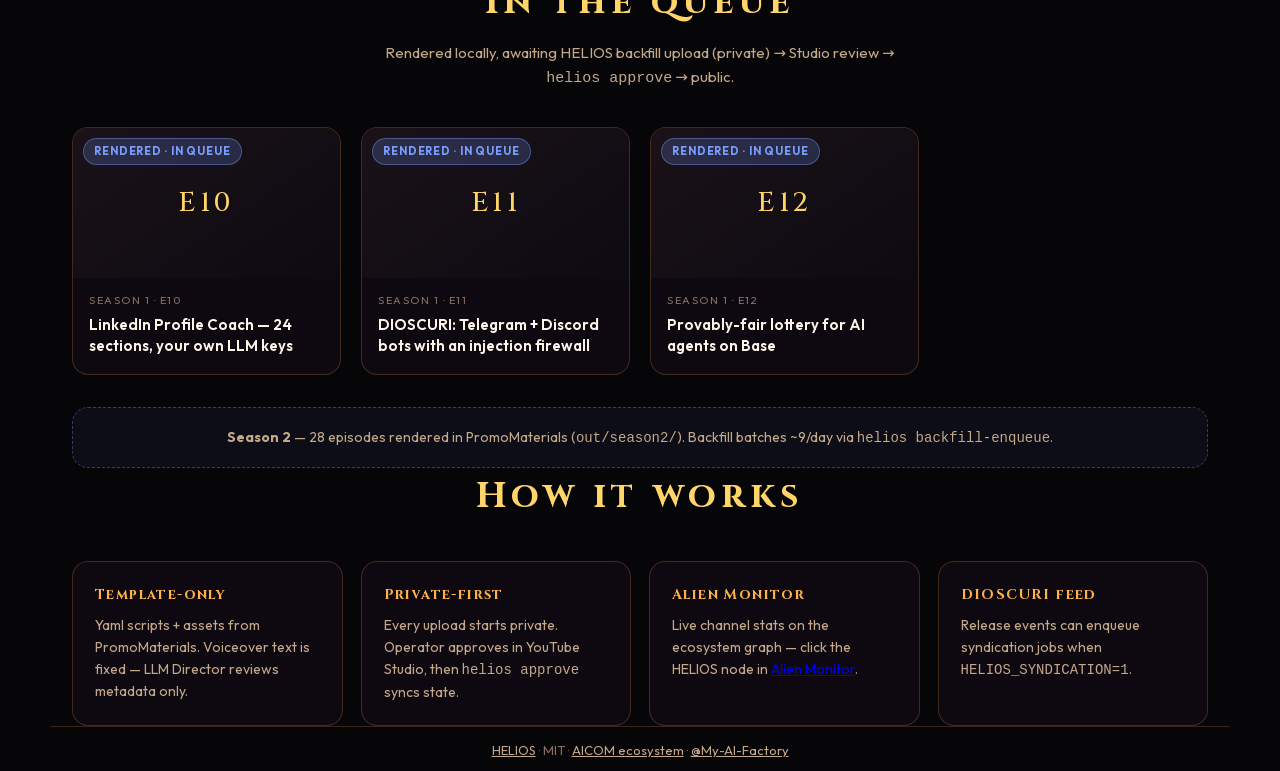
==== commit 6d97c52c: "chore(satellite): sync helios from aicom monorepo Auto-generated by scripts/mirror_satellites.sh" ====
--- a/index.html
+++ b/index.html
@@ -11,9 +11,7 @@
 <meta property="og:url" content="https://alexar76.github.io/helios/" />
 <meta property="og:image" content="https://img.youtube.com/vi/yLrv1jCgtzQ/maxresdefault.jpg" />
 <meta name="twitter:card" content="summary_large_image" />
-<link rel="preconnect" href="https://fonts.googleapis.com" />
-<link rel="preconnect" href="https://fonts.gstatic.com" crossorigin />
-<link href="https://fonts.googleapis.com/css2?family=Cinzel:wght@500;700;900&family=Outfit:wght@300;400;600;700&display=swap" rel="stylesheet" />
+<link href="fonts/fonts.css" rel="stylesheet" />
 <style>
   :root {
     --void: #060508;
@@ -280,7 +278,7 @@
   <div class="features">
     <div class="feat"><h3 data-i18n="f1_t">Template-only</h3><p data-i18n="f1_d">Yaml scripts + assets from PromoMaterials. Voiceover text is fixed — LLM Director reviews metadata only.</p></div>
     <div class="feat"><h3 data-i18n="f2_t">Private-first</h3><p data-i18n-html="f2_d">Every upload starts private. Operator approves in YouTube Studio, then <code>helios approve</code> syncs state.</p></div>
-    <div class="feat"><h3 data-i18n="f3_t">Alien Monitor</h3><p data-i18n-html="f3_d">Live channel stats on the ecosystem graph — click the HELIOS node in <a href="https://magic-ai-factory.com/monitor/" target="_blank" rel="noopener">Alien Monitor</a>.</p></div>
+    <div class="feat"><h3 data-i18n="f3_t">Alien Monitor</h3><p data-i18n-html="f3_d">Live channel stats on the ecosystem graph — click the HELIOS node in <a href="https://monitor.modelmarket.dev/" target="_blank" rel="noopener">Alien Monitor</a>.</p></div>
     <div class="feat"><h3 data-i18n="f4_t">DIOSCURI feed</h3><p data-i18n-html="f4_d">Release events can enqueue syndication jobs when <code>HELIOS_SYNDICATION=1</code>.</p></div>
   </div>
 </section>
@@ -329,7 +327,7 @@
     how_title:"How it works",
     f1_t:"Template-only", f1_d:"Yaml scripts + assets from PromoMaterials. Voiceover text is fixed — LLM Director reviews metadata only.",
     f2_t:"Private-first", f2_d:"Every upload starts private. Operator approves in YouTube Studio, then <code>helios approve</code> syncs state.",
-    f3_t:"Alien Monitor", f3_d:"Live channel stats on the ecosystem graph — click the HELIOS node in <a href='https://magic-ai-factory.com/monitor/' target='_blank' rel='noopener'>Alien Monitor</a>.",
+    f3_t:"Alien Monitor", f3_d:"Live channel stats on the ecosystem graph — click the HELIOS node in <a href='https://monitor.modelmarket.dev/' target='_blank' rel='noopener'>Alien Monitor</a>.",
     f4_t:"DIOSCURI feed", f4_d:"Release events can enqueue syndication jobs when <code>HELIOS_SYNDICATION=1</code>.",
     season:"Season 1", live:"Live", badge_queue:"Rendered · in queue",
   },
@@ -346,7 +344,7 @@
     how_title:"Как это работает",
     f1_t:"Только шаблоны", f1_d:"Yaml-скрипты + ассеты из PromoMaterials. Текст озвучки фиксирован — LLM Director проверяет только метаданные.",
     f2_t:"Приватность по умолчанию", f2_d:"Каждая загрузка начинается приватной. Оператор одобряет в YouTube Studio, затем <code>helios approve</code> синхронизирует состояние.",
-    f3_t:"Alien Monitor", f3_d:"Статистика канала вживую на графе экосистемы — нажми на узел HELIOS в <a href='https://magic-ai-factory.com/monitor/' target='_blank' rel='noopener'>Alien Monitor</a>.",
+    f3_t:"Alien Monitor", f3_d:"Статистика канала вживую на графе экосистемы — нажми на узел HELIOS в <a href='https://monitor.modelmarket.dev/' target='_blank' rel='noopener'>Alien Monitor</a>.",
     f4_t:"Лента DIOSCURI", f4_d:"События релизов могут ставить в очередь задачи синдикации при <code>HELIOS_SYNDICATION=1</code>.",
     season:"Сезон 1", live:"Вживую", badge_queue:"Отрендерено · в очереди",
   },
@@ -363,7 +361,7 @@
     how_title:"Cómo funciona",
     f1_t:"Solo plantillas", f1_d:"Scripts Yaml + assets de PromoMaterials. El texto de voz es fijo — el LLM Director solo revisa metadatos.",
     f2_t:"Privado primero", f2_d:"Cada subida empieza privada. El operador aprueba en YouTube Studio, luego <code>helios approve</code> sincroniza el estado.",
-    f3_t:"Alien Monitor", f3_d:"Estadísticas del canal en vivo en el grafo del ecosistema — haz clic en el nodo HELIOS en <a href='https://magic-ai-factory.com/monitor/' target='_blank' rel='noopener'>Alien Monitor</a>.",
+    f3_t:"Alien Monitor", f3_d:"Estadísticas del canal en vivo en el grafo del ecosistema — haz clic en el nodo HELIOS en <a href='https://monitor.modelmarket.dev/' target='_blank' rel='noopener'>Alien Monitor</a>.",
     f4_t:"Feed de DIOSCURI", f4_d:"Los eventos de release pueden encolar trabajos de sindicación cuando <code>HELIOS_SYNDICATION=1</code>.",
     season:"Temporada 1", live:"En vivo", badge_queue:"Renderizado · en cola",
   },
@@ -380,7 +378,7 @@
     how_title:"Comment ça marche",
     f1_t:"Modèles uniquement", f1_d:"Scripts Yaml + assets de PromoMaterials. Le texte de la voix off est figé — le LLM Director ne revoit que les métadonnées.",
     f2_t:"Privé d'abord", f2_d:"Chaque upload démarre en privé. L'opérateur valide dans YouTube Studio, puis <code>helios approve</code> synchronise l'état.",
-    f3_t:"Alien Monitor", f3_d:"Statistiques de la chaîne en direct sur le graphe de l'écosystème — clique sur le nœud HELIOS dans <a href='https://magic-ai-factory.com/monitor/' target='_blank' rel='noopener'>Alien Monitor</a>.",
+    f3_t:"Alien Monitor", f3_d:"Statistiques de la chaîne en direct sur le graphe de l'écosystème — clique sur le nœud HELIOS dans <a href='https://monitor.modelmarket.dev/' target='_blank' rel='noopener'>Alien Monitor</a>.",
     f4_t:"Flux DIOSCURI", f4_d:"Les événements de release peuvent mettre en file des tâches de syndication quand <code>HELIOS_SYNDICATION=1</code>.",
     season:"Saison 1", live:"En direct", badge_queue:"Rendu · en file",
   },
@@ -397,7 +395,7 @@
     how_title:"工作原理",
     f1_t:"仅模板", f1_d:"来自 PromoMaterials 的 Yaml 脚本 + 素材。配音文本固定——LLM Director 只审核元数据。",
     f2_t:"私有优先", f2_d:"每次上传都以私有开始。运维在 YouTube Studio 批准，然后 <code>helios approve</code> 同步状态。",
-    f3_t:"Alien Monitor", f3_d:"生态系统图上的实时频道统计——点击 <a href='https://magic-ai-factory.com/monitor/' target='_blank' rel='noopener'>Alien Monitor</a> 中的 HELIOS 节点。",
+    f3_t:"Alien Monitor", f3_d:"生态系统图上的实时频道统计——点击 <a href='https://monitor.modelmarket.dev/' target='_blank' rel='noopener'>Alien Monitor</a> 中的 HELIOS 节点。",
     f4_t:"DIOSCURI 订阅流", f4_d:"当 <code>HELIOS_SYNDICATION=1</code> 时，发布事件可将联合发布任务加入队列。",
     season:"第 1 季", live:"实时", badge_queue:"已渲染 · 排队中",
   },
--- a/fonts/fonts.css
+++ b/fonts/fonts.css
@@ -0,0 +1,130 @@
+/* Mirrored from Google Fonts by scripts/selfhost_google_fonts.py — do not
+   hand-edit. Faces and unicode-range are Google's, verbatim; only the src
+   URLs are local, so no visitor's address reaches a third party for a font. */
+/* source: https://fonts.googleapis.com/css2?family=Cinzel:wght@500;700;900&family=Outfit:wght@300;400;600;700&display=swap */
+/* latin-ext */
+@font-face {
+  font-family: 'Cinzel';
+  font-style: normal;
+  font-weight: 500;
+  font-display: swap;
+  src: url(cinzel-8vIJ7ww63mVu7gt7-GT7PkRXM8Xx.woff2) format('woff2');
+  unicode-range: U+0100-02BA, U+02BD-02C5, U+02C7-02CC, U+02CE-02D7, U+02DD-02FF, U+0304, U+0308, U+0329, U+1D00-1DBF, U+1E00-1E9F, U+1EF2-1EFF, U+2020, U+20A0-20AB, U+20AD-20C0, U+2113, U+2C60-2C7F, U+A720-A7FF;
+}
+/* latin */
+@font-face {
+  font-family: 'Cinzel';
+  font-style: normal;
+  font-weight: 500;
+  font-display: swap;
+  src: url(cinzel-8vIJ7ww63mVu7gt79mT7PkRXMw.woff2) format('woff2');
+  unicode-range: U+0000-00FF, U+0131, U+0152-0153, U+02BB-02BC, U+02C6, U+02DA, U+02DC, U+0304, U+0308, U+0329, U+2000-206F, U+20AC, U+2122, U+2191, U+2193, U+2212, U+2215, U+FEFF, U+FFFD;
+}
+/* latin-ext */
+@font-face {
+  font-family: 'Cinzel';
+  font-style: normal;
+  font-weight: 700;
+  font-display: swap;
+  src: url(cinzel-8vIJ7ww63mVu7gt7-GT7PkRXM8Xx.woff2) format('woff2');
+  unicode-range: U+0100-02BA, U+02BD-02C5, U+02C7-02CC, U+02CE-02D7, U+02DD-02FF, U+0304, U+0308, U+0329, U+1D00-1DBF, U+1E00-1E9F, U+1EF2-1EFF, U+2020, U+20A0-20AB, U+20AD-20C0, U+2113, U+2C60-2C7F, U+A720-A7FF;
+}
+/* latin */
+@font-face {
+  font-family: 'Cinzel';
+  font-style: normal;
+  font-weight: 700;
+  font-display: swap;
+  src: url(cinzel-8vIJ7ww63mVu7gt79mT7PkRXMw.woff2) format('woff2');
+  unicode-range: U+0000-00FF, U+0131, U+0152-0153, U+02BB-02BC, U+02C6, U+02DA, U+02DC, U+0304, U+0308, U+0329, U+2000-206F, U+20AC, U+2122, U+2191, U+2193, U+2212, U+2215, U+FEFF, U+FFFD;
+}
+/* latin-ext */
+@font-face {
+  font-family: 'Cinzel';
+  font-style: normal;
+  font-weight: 900;
+  font-display: swap;
+  src: url(cinzel-8vIJ7ww63mVu7gt7-GT7PkRXM8Xx.woff2) format('woff2');
+  unicode-range: U+0100-02BA, U+02BD-02C5, U+02C7-02CC, U+02CE-02D7, U+02DD-02FF, U+0304, U+0308, U+0329, U+1D00-1DBF, U+1E00-1E9F, U+1EF2-1EFF, U+2020, U+20A0-20AB, U+20AD-20C0, U+2113, U+2C60-2C7F, U+A720-A7FF;
+}
+/* latin */
+@font-face {
+  font-family: 'Cinzel';
+  font-style: normal;
+  font-weight: 900;
+  font-display: swap;
+  src: url(cinzel-8vIJ7ww63mVu7gt79mT7PkRXMw.woff2) format('woff2');
+  unicode-range: U+0000-00FF, U+0131, U+0152-0153, U+02BB-02BC, U+02C6, U+02DA, U+02DC, U+0304, U+0308, U+0329, U+2000-206F, U+20AC, U+2122, U+2191, U+2193, U+2212, U+2215, U+FEFF, U+FFFD;
+}
+/* latin-ext */
+@font-face {
+  font-family: 'Outfit';
+  font-style: normal;
+  font-weight: 300;
+  font-display: swap;
+  src: url(outfit-QGYvz_MVcBeNP4NJuktqUYLkn8BJ.woff2) format('woff2');
+  unicode-range: U+0100-02BA, U+02BD-02C5, U+02C7-02CC, U+02CE-02D7, U+02DD-02FF, U+0304, U+0308, U+0329, U+1D00-1DBF, U+1E00-1E9F, U+1EF2-1EFF, U+2020, U+20A0-20AB, U+20AD-20C0, U+2113, U+2C60-2C7F, U+A720-A7FF;
+}
+/* latin */
+@font-face {
+  font-family: 'Outfit';
+  font-style: normal;
+  font-weight: 300;
+  font-display: swap;
+  src: url(outfit-QGYvz_MVcBeNP4NJtEtqUYLknw.woff2) format('woff2');
+  unicode-range: U+0000-00FF, U+0131, U+0152-0153, U+02BB-02BC, U+02C6, U+02DA, U+02DC, U+0304, U+0308, U+0329, U+2000-206F, U+20AC, U+2122, U+2191, U+2193, U+2212, U+2215, U+FEFF, U+FFFD;
+}
+/* latin-ext */
+@font-face {
+  font-family: 'Outfit';
+  font-style: normal;
+  font-weight: 400;
+  font-display: swap;
+  src: url(outfit-QGYvz_MVcBeNP4NJuktqUYLkn8BJ.woff2) format('woff2');
+  unicode-range: U+0100-02BA, U+02BD-02C5, U+02C7-02CC, U+02CE-02D7, U+02DD-02FF, U+0304, U+0308, U+0329, U+1D00-1DBF, U+1E00-1E9F, U+1EF2-1EFF, U+2020, U+20A0-20AB, U+20AD-20C0, U+2113, U+2C60-2C7F, U+A720-A7FF;
+}
+/* latin */
+@font-face {
+  font-family: 'Outfit';
+  font-style: normal;
+  font-weight: 400;
+  font-display: swap;
+  src: url(outfit-QGYvz_MVcBeNP4NJtEtqUYLknw.woff2) format('woff2');
+  unicode-range: U+0000-00FF, U+0131, U+0152-0153, U+02BB-02BC, U+02C6, U+02DA, U+02DC, U+0304, U+0308, U+0329, U+2000-206F, U+20AC, U+2122, U+2191, U+2193, U+2212, U+2215, U+FEFF, U+FFFD;
+}
+/* latin-ext */
+@font-face {
+  font-family: 'Outfit';
+  font-style: normal;
+  font-weight: 600;
+  font-display: swap;
+  src: url(outfit-QGYvz_MVcBeNP4NJuktqUYLkn8BJ.woff2) format('woff2');
+  unicode-range: U+0100-02BA, U+02BD-02C5, U+02C7-02CC, U+02CE-02D7, U+02DD-02FF, U+0304, U+0308, U+0329, U+1D00-1DBF, U+1E00-1E9F, U+1EF2-1EFF, U+2020, U+20A0-20AB, U+20AD-20C0, U+2113, U+2C60-2C7F, U+A720-A7FF;
+}
+/* latin */
+@font-face {
+  font-family: 'Outfit';
+  font-style: normal;
+  font-weight: 600;
+  font-display: swap;
+  src: url(outfit-QGYvz_MVcBeNP4NJtEtqUYLknw.woff2) format('woff2');
+  unicode-range: U+0000-00FF, U+0131, U+0152-0153, U+02BB-02BC, U+02C6, U+02DA, U+02DC, U+0304, U+0308, U+0329, U+2000-206F, U+20AC, U+2122, U+2191, U+2193, U+2212, U+2215, U+FEFF, U+FFFD;
+}
+/* latin-ext */
+@font-face {
+  font-family: 'Outfit';
+  font-style: normal;
+  font-weight: 700;
+  font-display: swap;
+  src: url(outfit-QGYvz_MVcBeNP4NJuktqUYLkn8BJ.woff2) format('woff2');
+  unicode-range: U+0100-02BA, U+02BD-02C5, U+02C7-02CC, U+02CE-02D7, U+02DD-02FF, U+0304, U+0308, U+0329, U+1D00-1DBF, U+1E00-1E9F, U+1EF2-1EFF, U+2020, U+20A0-20AB, U+20AD-20C0, U+2113, U+2C60-2C7F, U+A720-A7FF;
+}
+/* latin */
+@font-face {
+  font-family: 'Outfit';
+  font-style: normal;
+  font-weight: 700;
+  font-display: swap;
+  src: url(outfit-QGYvz_MVcBeNP4NJtEtqUYLknw.woff2) format('woff2');
+  unicode-range: U+0000-00FF, U+0131, U+0152-0153, U+02BB-02BC, U+02C6, U+02DA, U+02DC, U+0304, U+0308, U+0329, U+2000-206F, U+20AC, U+2122, U+2191, U+2193, U+2212, U+2215, U+FEFF, U+FFFD;
+}
